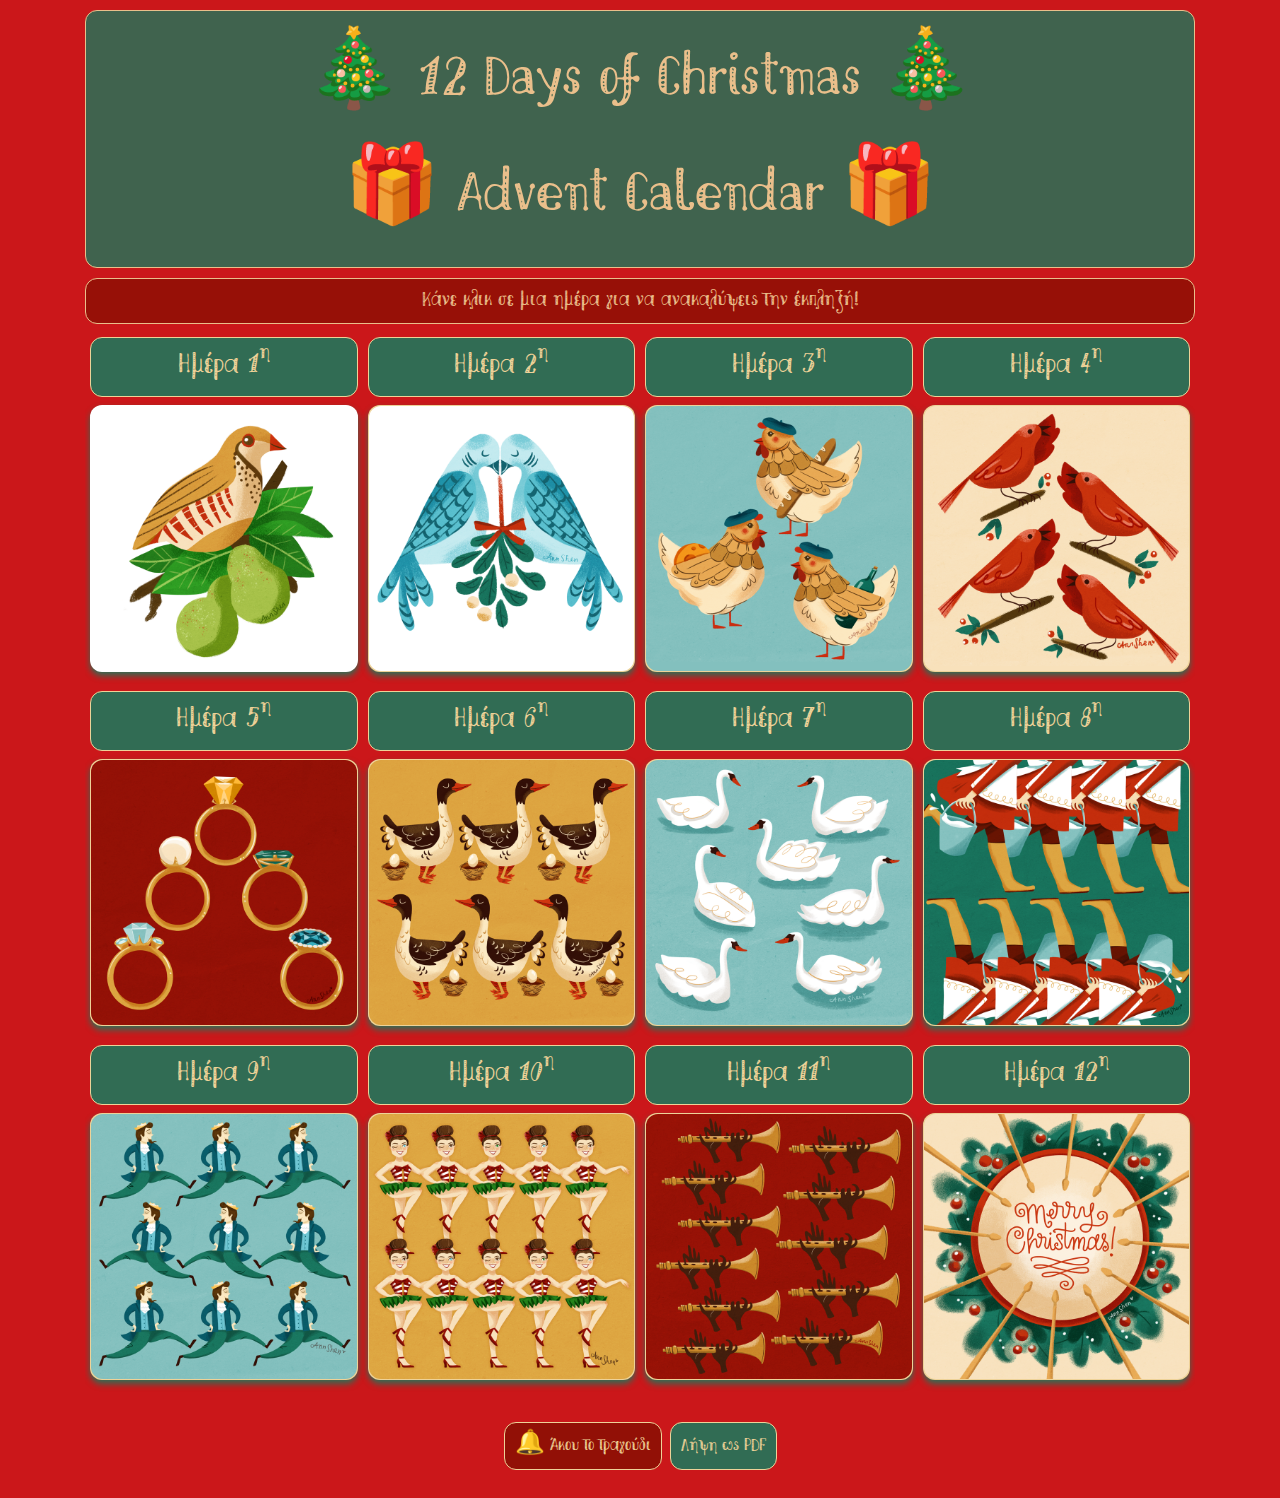
==== index.html @ 554b9c67 "Add files via upload" ====
<!DOCTYPE html>
<html lang="en">
<head>
    <meta charset="UTF-8">
    <meta name="viewport" content="width=device-width, initial-scale=1.0">
    <title>Advent Calendar</title>
    <link href="https://stackpath.bootstrapcdn.com/bootstrap/4.5.2/css/bootstrap.min.css" rel="stylesheet">
    <link rel="icon" href="./images/favicon.png" type="image/x-icon">
    <link href="style.css" rel="stylesheet">
    <link rel="manifest" href="manifest.json">
    <!-- iOS support -->
    <link rel="apple-touch-icon" href="images/favicon.png">
    <meta name="apple-mobile-web-app-capable" content="yes">
    <meta name="apple-mobile-web-app-status-bar-style" content="black-translucent">
    <meta name="apple-mobile-web-app-title" content="Advent Calendar">
    <meta name="theme-color" content="#cb171a">
    <!-- Open Graph / Facebook -->
    <meta property="og:title" content="12 Days of Chistmas Advent Calendar">
    <meta property="og:description" content="Ένα με την Ομάδα- Advent Calendar">
    <meta property="og:image" content="https://raw.githubusercontent.com/enametinomada/thumbnail/refs/heads/main/thumbnail.png">
    <meta property="og:url" content="https://enametinomada.github.io/advent_calendar/">
    <meta property="og:type" content="website">

</head>
<body class="index-body">
    <div class="container">
        <div class="container" id="head">
            <h1 class="text-center my-4">🎄 12 Days of Christmas 🎄</h1>
            <h1 class="text-center my-4">🎁 Advent Calendar 🎁</h1>
        </div>
        <h3 class="text-center">Κάνε κλικ σε μια ημέρα για να ανακαλύψεις την έκπληξή!</h3>
        <div class="table-responsive">
            <table class="table table-bordered advent-calendar-table">
                <tbody>
                    <tr>
                        <td>
                            <div class="cell-content">
                                <p class="day-text">Ημέρα 1<sup>η</sup></p>
                                <button class="day-button" onclick="window.location.href='pages/day1.html'" style="background-color: #ffffff;">   
                                    <img src="images/151214_partridgeinapeartree.png" alt="Day 1" class="img-fluid">
                                </button>
                            </div>
                        </td>
                        <td>
                            <div class="cell-content">
                                <p class="day-text">Ημέρα 2<sup>η</sup></p>
                                <button class="day-button" onclick="window.location.href='pages/day2.html'">
                                    <img src="images/151215_twoturtledoves.png" alt="Day 2" class="img-fluid">
                                </button>
                            </div>
                        </td>
                        <td>
                            <div class="cell-content">
                                <p class="day-text">Ημέρα 3<sup>η</sup></p>
                                <button class="day-button" onclick="window.location.href='pages/day3.html'">
                                    <img src="images/151216_threefrenchhens.png" alt="Day 3" class="img-fluid">
                                </button>
                            </div>
                        </td>
                        <td>
                            <div class="cell-content">
                                <p class="day-text">Ημέρα 4<sup>η</sup></p>
                                <button class="day-button" onclick="window.location.href='pages/day4.html'">
                                    <img src="images/151217_fourcallingbirds.png" alt="Day 4" class="img-fluid">
                                </button>
                            </div>
                        </td>
                    </tr>
                    <tr>
                        <td>
                            <div class="cell-content">
                                <p class="day-text">Ημέρα 5<sup>η</sup></p>
                                <button class="day-button" onclick="window.location.href='pages/day5.html'">
                                    <img src="images/151218_fivegoldenrings.png" alt="Day 5" class="img-fluid">
                                </button>
                            </div>
                        </td>
                        <td>
                            <div class="cell-content">
                                <p class="day-text">Ημέρα 6<sup>η</sup></p>
                                <button class="day-button" onclick="window.location.href='pages/day6.html'">
                                    <img src="images/151219_sixgeeselaying.png" alt="Day 6" class="img-fluid">
                                </button>
                            </div>
                        </td>
                        <td>
                            <div class="cell-content">
                                <p class="day-text">Ημέρα 7<sup>η</sup></p>
                                <button class="day-button" onclick="window.location.href='pages/day7.html'">
                                    <img src="images/151220_sevenswansswimming.png" alt="Day 7" class="img-fluid">
                                </button>
                            </div>
                        </td>
                        <td>
                            <div class="cell-content">
                                <p class="day-text">Ημέρα 8<sup>η</sup></p>
                                <button class="day-button" onclick="window.location.href='pages/day8.html'">
                                    <img src="images/151221_maidsmilking.png" alt="Day 8" class="img-fluid">
                                </button>
                            </div>
                        </td>
                    </tr>
                    <tr>
                        <td>
                            <div class="cell-content">
                                <p class="day-text">Ημέρα 9<sup>η</sup></p>
                                <button class="day-button" onclick="window.location.href='pages/day9.html'">
                                    <img src="images/151221_ninelordsleaping.png" alt="Day 9" class="img-fluid">
                                </button>
                            </div>
                        </td>
                        <td>
                            <div class="cell-content">
                                <p class="day-text">Ημέρα 10<sup>η</sup></p>
                                <button class="day-button" onclick="window.location.href='pages/day10.html'">
                                    <img src="images/151223_tenladiesdancing.png" alt="Day 10" class="img-fluid">
                                </button>
                            </div>
                        </td>
                        <td>
                            <div class="cell-content">
                                <p class="day-text">Ημέρα 11<sup>η</sup></p>
                                <button class="day-button" onclick="window.location.href='pages/day11.html'">
                                    <img src="images/151224_piperspiping.png" alt="Day 11" class="img-fluid">
                                </button>
                            </div>
                        </td>
                        <td>
                            <div class="cell-content">
                                <p class="day-text">Ημέρα 12<sup>η</sup></p>
                                <button class="day-button" onclick="window.location.href='pages/day12.html'">
                                    <img src="images/151225_12drummersdrumming.png" alt="Christmas" class="img-fluid">
                                </button>
                            </div>
                        </td>
                    </tr>
                </tbody>
            </table>
        </div>
        <div class="download-button text-center my-4">
        <button class="btn btn-secondary" id="playPauseButton" onclick="togglePlayPause()">🔔 Άκου το τραγούδι</button>
        <button class="btn btn-primary" id="downloadPDFButton">Λήψη ως PDF</button>
    </div>
    <audio id="backgroundMusic" src="audio/Twelve Days Of Christmas.mp3"></audio>
    </div>
    <script>
    document.addEventListener('DOMContentLoaded', function() {
        var password = "1907!"; // Set your password here

        function checkPassword() {
            if (localStorage.getItem('passwordEntered') === 'true') {
                openPDF();
            } else {
                var userPassword = prompt("🔎 Για να κατεβάσεις το PDF θα χρειαστείς τον κωδικό που έλαβες στο email:");

                if (userPassword === password) {
                    localStorage.setItem('passwordEntered', 'true');
                    openPDF();
                } else {
                    alert("❌ Λάθος κωδικός. Προσπάθησε ξανά.");
                }
            }
        }

        document.getElementById('downloadPDFButton').addEventListener('click', checkPassword);
    });

    function openPDF() {
        window.open('./content/ΈναΜεΤηνΟμάδα.pdf', '_blank');
    }
</script>
    <script>
        document.addEventListener('DOMContentLoaded', (event) => {
            const audio = document.getElementById('backgroundMusic');
            const button = document.getElementById('playPauseButton');
            const isPlaying = localStorage.getItem('isPlaying') === 'true';
            const currentTime = localStorage.getItem('currentTime');

            if (currentTime) {
                audio.currentTime = parseFloat(currentTime);
            }

            if (isPlaying) {
                audio.play();
                button.textContent = 'Pause';
            }

            audio.addEventListener('play', () => {
                localStorage.setItem('isPlaying', 'true');
            });

            audio.addEventListener('pause', () => {
                localStorage.setItem('isPlaying', 'false');
            });

            audio.addEventListener('timeupdate', () => {
                localStorage.setItem('currentTime', audio.currentTime);
            });
        });

        /*function downloadPDF() {
            const link = document.createElement('a');
            link.href = 'content/Ένα με την Ομάδα! A4.pdf';
            link.download = 'Ένα με την Ομάδα! A4.pdf';
            document.body.appendChild(link);
            link.click();
            document.body.removeChild(link);
        }

        function openPDF() {
            window.open('content/Ένα με την Ομάδα! A4.pdf', '_blank');
        }*/

        function togglePlayPause() {
            const audio = document.getElementById('backgroundMusic');
            const button = document.getElementById('playPauseButton');
            if (audio.paused) {
                audio.play();
                button.textContent = '🔕 Παύση';
            } else {
                audio.pause();
                button.textContent = '🔔 Άκου το τραγούδι';
            }
        }
    </script>
    <script src="https://code.jquery.com/jquery-3.5.1.slim.min.js"></script>
    <script src="https://cdn.jsdelivr.net/npm/@popperjs/core@2.5.4/dist/umd/popper.min.js"></script>
    <script src="https://stackpath.bootstrapcdn.com/bootstrap/4.5.2/js/bootstrap.min.js"></script>
</body>
</html>
---- style.css ----
@font-face {
    font-family: 'NikolaidisHand';
    src: url('fonts/NikolaidisHand.otf') format('opentype');
    font-weight: normal;
    font-style: normal;
}

.page-body {
    background-image: url('images/dall-e-1.png'); /* Replace with the path to your image */
    background-size: cover; /* Ensure the image covers the entire background */
    background-position: center; /* Center the background image */
    background-repeat: no-repeat; /* Prevent the background image from repeating */
    background-attachment: fixed; /* Make the background image fixed */
    background-color: #cb171a; /* Replace with your desired color */
    color: #eed298; /* Replace with your desired text color */
    font-family: 'NikolaidisHand', Arial, sans-serif; /* Replace with your desired font */
}

.index-body {
    background-color: #cb171a; /* Replace with your desired color */
    color: #eed298; /* Replace with your desired text color */
    font-family: 'NikolaidisHand', Arial, sans-serif; /* Replace with your desired font */
}

.hidden-content {
    display: none;
}

h1 {
    font-size: 6vw; /* Scale font size based on viewport width */
    margin: 0.5em 0; /* Adjust margin as needed */
}

#head {
    margin-top: 10px;
    margin-bottom: 10px;
    padding: auto;
    background-color: #316c54; /* Replace with your desired background color */
    opacity: 0.9; /* Adjust opacity as needed */
    border-radius: 12px; /* Add rounded corners */
    border: 1px solid #eed298; /* Add border */
    /*padding: 0; /* Add padding */
    text-align: center; /* Center-align text */
}

h3 {
    background-color: #921006; /* Replace with your desired background color */
    opacity: 0.9; /* Adjust opacity as needed */
    border-radius: 12px; /* Add rounded corners */
    border: 1px solid #eed298; /* Add border */
    padding: 5px; /* Add padding */
    text-align: center; /* Center-align text */
}

@media (max-width: 800px) {
    h1 {
        font-size: 8vw; /* Scale font size based on viewport width for smaller screens */
    }
    
    h3 {
        font-size: 4.8vw; /* Scale font size based on viewport width for smaller screens */
    }
}

@media (min-width: 2000px) {
    h1 {
        font-size: 4vw; /* Scale font size based on viewport width for smaller screens */
    }
    
    h3 {
        font-size: 3vw; /* Scale font size based on viewport width for smaller screens */
    }
}
.advent-calendar-table {
    margin: 0 auto !important; /* Center-align the table */
    width: 100%; /* Ensure the table takes up the full width of its container */
    table-layout: fixed; /* Ensure the table scales based on the container width */
}

.table th, .table td {
    padding: 5px;
    text-align: center; /* Center-align the content */
    vertical-align: middle; /* Vertically center the content */
    border: none; /* Remove borders */
    /* word-wrap: break-word; Ensure content wraps within the cell */
}

.advent-calendar-table thead th {
    background-color: #eed298 !important; /* Replace with your desired background color */
    color: #316c54 !important; /* Replace with your desired text color */
    border-color: #316c54 !important; /* Replace with your desired border color */
    font-size: 1.9vw;
    padding: auto;
    width: 14.2857%; /* 100% divided by 7 columns */
    white-space: normal; /* Allow text to wrap */
}

.table-responsive {
    overflow-x: auto; /* Allow horizontal scrolling if needed */
    display: block;
    width: 100%;
    -webkit-overflow-scrolling: touch;
}

.advent-calendar-table td img {
    display: block;
    width: 100%;
    height: auto;
    margin: 0; /* Remove margin from images */
}

.day-text {
    margin-bottom: 8px; /* Reduce margin */
    padding: 0; /* Reduce padding */
    font-size: 3vw; /* Increase font size */
    color: #eed298; /* Change text color */
    background-color: #316c54; /* Change background color */
    border-radius: 12px; /* Add rounded corners */
    border: 1px solid #eed298; /* Add border */
}

/* Fine-tune font size for larger screens */
@media (max-width: 800px) {
    .day-text {
        font-size: 6vw; /* Adjust font size for tablets and larger screens */
    }
}

/* Styling for buttons with the class day-button */
.day-button {
    display: inline-flex;
    align-items: center;
    justify-content: center;
    padding: 0px !important;
    margin: 0px !important;
    border: 1px solid transparent;
    background-color: #eed298;
    border-radius: 12px; /* Rounded corners */
    box-shadow: 0 4px 6px #316c54; /* Subtle shadow */
    transition: all 0.3s ease; /* Smooth transition for hover/click effects */
    cursor: pointer;
    flex-direction: column; /* Stack text and image vertically */
}

/* Styling for images inside buttons with class day-button */
.day-button img {
    width: 100%; /* Set image size */
    height: auto;
    margin-right: 5px; /* Add spacing if there's text */
    border-radius: 12px;
}

/* Hover effects */
.day-button:hover {
    box-shadow: 0 6px 10px #eed298; /* Enhanced shadow */
    border-color: #eed298; /* Change border color */
}

/* Active (clicked) state */
.day-button:active {
    box-shadow: 0 2px 4px #eed298; /* Pressed shadow */
    transform: scale(0.98); /* Slightly reduce size */
}

/* Focus state (when clicked) */
.day-button:focus {
    border-color: #316c54; /* Change this to your desired color */
    outline: none; /* Remove default outline */
}

.btn {
    font-size: 1.5rem; /* Increase font size */
    padding: 15px 30px; /* Increase padding */
    border-radius: 10px; /* Optional: rounded corners */
}

.btn-primary {
    background-color: #316c54; /* Change background color */
    border: none; /* Remove border */
    color: #eed298; /* Change text color */
    padding: 5px 10px; /* Add padding */
    text-align: center; /* Center-align text */
    text-decoration: none; /* Remove underline */
    display: inline-block; /* Display as inline-block */
    font-size: 1.5rem; /* Change font size */
    margin: 4px 2px; /* Add margin */
    cursor: pointer; /* Change cursor to pointer */
    border-radius: 12px; /* Add rounded corners */
    transition: background-color 0.3s ease; /* Add transition for hover effect */
    border: 1px solid #eed298;
}

.btn-primary:hover {
    box-shadow: 0 6px 10px #eed298; /* Enhanced shadow */
    border-color: #eed298; /* Change border color */
    background-color: #316c54;
}

.btn-secondary {
    background-color: #921006; /* Change background color */
    border: none; /* Remove border */
    color: #eed298; /* Change text color */
    padding: 5px 10px; /* Add padding */
    text-align: center; /* Center-align text */
    text-decoration: none; /* Remove underline */
    display: inline-block; /* Display as inline-block */
    font-size: 1.5rem; /* Change font size */
    margin: 4px 2px; /* Add margin */
    cursor: pointer; /* Change cursor to pointer */
    border-radius: 12px; /* Add rounded corners */
    transition: background-color 0.3s ease; /* Add transition for hover effect */
    border: 1px solid #eed298;
}

.btn-secondary:hover {
    box-shadow: 0 6px 10px #eed298; /* Enhanced shadow */
    border-color: #eed298; /* Change border color */
    background-color: #921006;
}

.btn-primary:active,
.btn-primary:active {
    background-color: #921006; /* Maintain original background color when clicked */
}

.btn-secondary:active,
.btn-secondary:active {
    background-color: #316c54; /* Maintain original background color when clicked */
}

#nav-buttons {
    justify-content: center;
    margin-top: 20px;
}

.svg-container {
    text-align: center; /* Center-align the SVG */
    margin-top: 20px; /* Add some space above the SVG */
    margin-bottom: 10px; /* Add some space below the SVG */ 
}

.svg-container img {
    max-width: 100%; /* Ensure the SVG scales responsively */
    height: auto;
    border-radius: 12px; /* Add rounded corners */
    border: 1px solid #eed298;
}

/* Change the color of the indicators */
.custom-indicators li {
    background-color: #ffffff; /* Change to your desired color */
}

.custom-indicators .active {
    background-color: #eed298; /* Change to your desired color */
}
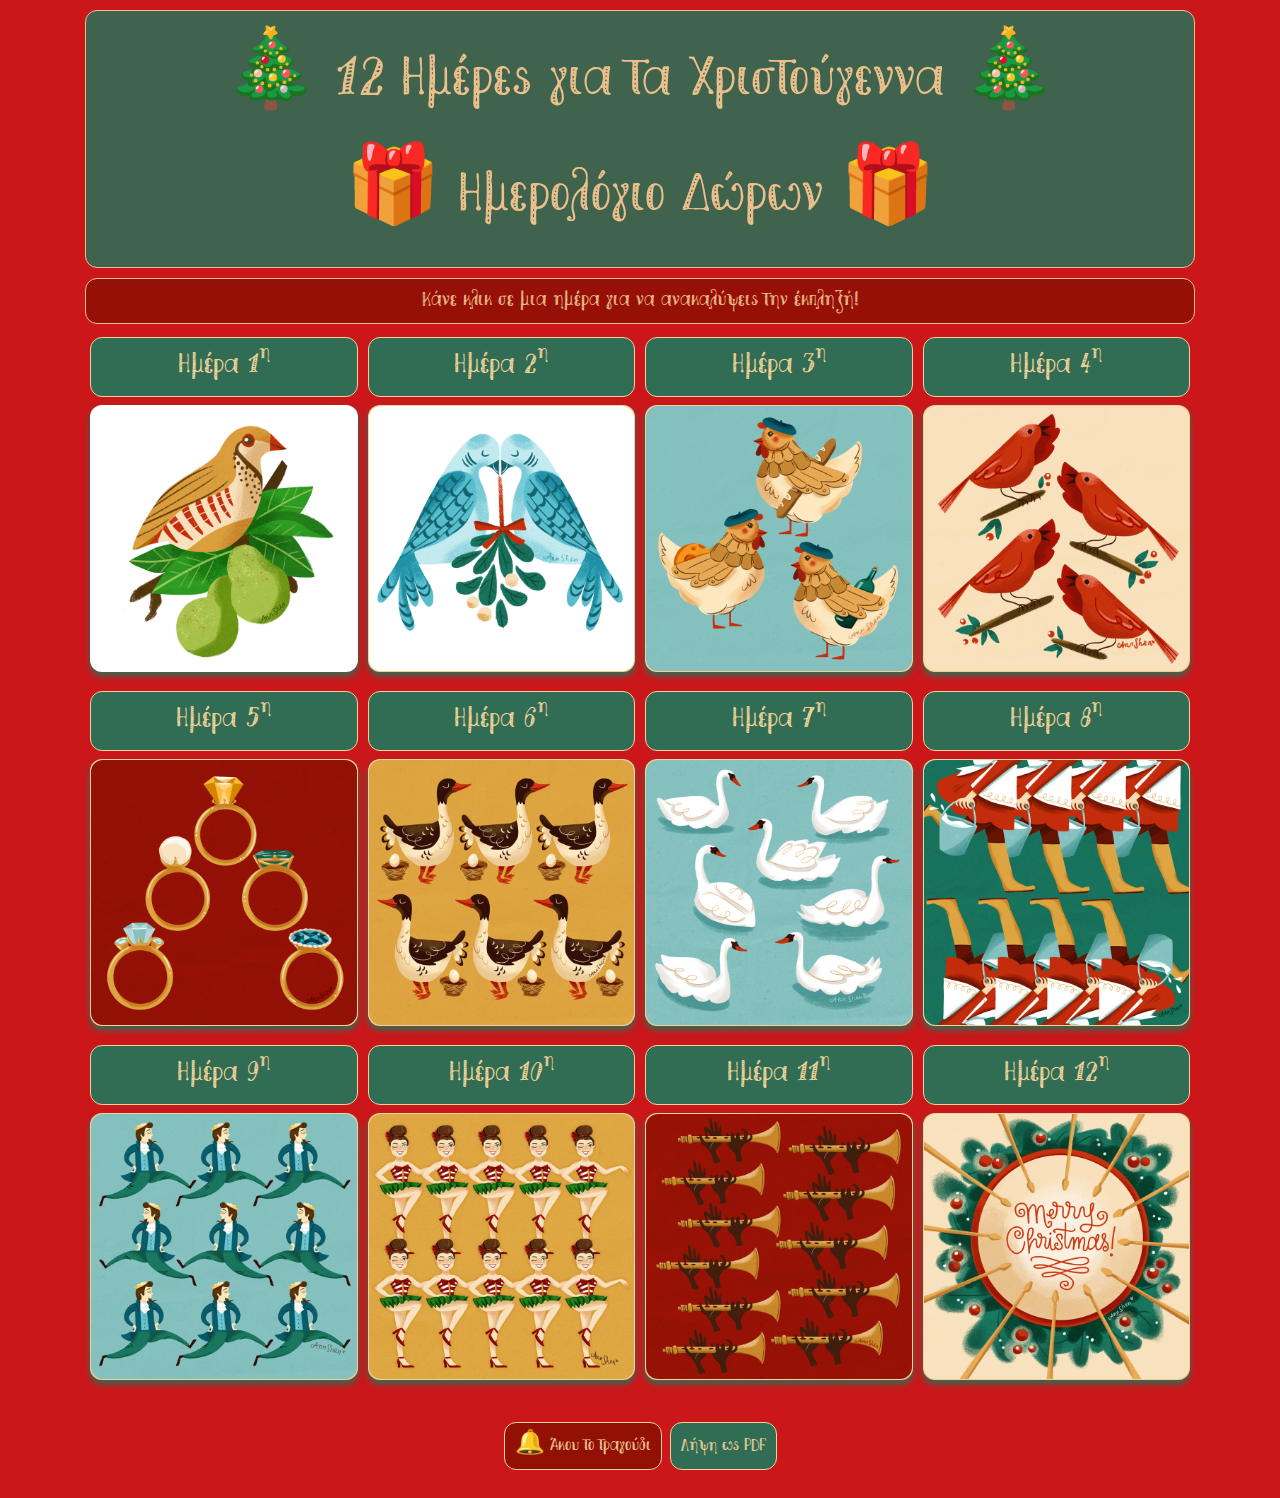
==== commit 42af6b12: "Update index.html" ====
--- a/index.html
+++ b/index.html
@@ -15,8 +15,8 @@
     <meta name="apple-mobile-web-app-title" content="Advent Calendar">
     <meta name="theme-color" content="#cb171a">
     <!-- Open Graph / Facebook -->
-    <meta property="og:title" content="12 Days of Chistmas Advent Calendar">
-    <meta property="og:description" content="Ένα με την Ομάδα- Advent Calendar">
+    <meta property="og:title" content="12 Ημέρες για τα Χριστούγεννα- Ημερολόγιο">
+    <meta property="og:description" content="Ένα με την Ομάδα">
     <meta property="og:image" content="https://raw.githubusercontent.com/enametinomada/thumbnail/refs/heads/main/thumbnail.png">
     <meta property="og:url" content="https://enametinomada.github.io/advent_calendar/">
     <meta property="og:type" content="website">
@@ -25,8 +25,8 @@
 <body class="index-body">
     <div class="container">
         <div class="container" id="head">
-            <h1 class="text-center my-4">🎄 12 Days of Christmas 🎄</h1>
-            <h1 class="text-center my-4">🎁 Advent Calendar 🎁</h1>
+            <h1 class="text-center my-4">🎄 12 Ημέρες για τα Χριστούγεννα 🎄</h1>
+            <h1 class="text-center my-4">🎁 Ημερολόγιο Δώρων 🎁</h1>
         </div>
         <h3 class="text-center">Κάνε κλικ σε μια ημέρα για να ανακαλύψεις την έκπληξή!</h3>
         <div class="table-responsive">
@@ -227,4 +227,4 @@
     <script src="https://cdn.jsdelivr.net/npm/@popperjs/core@2.5.4/dist/umd/popper.min.js"></script>
     <script src="https://stackpath.bootstrapcdn.com/bootstrap/4.5.2/js/bootstrap.min.js"></script>
 </body>
-</html>+</html>
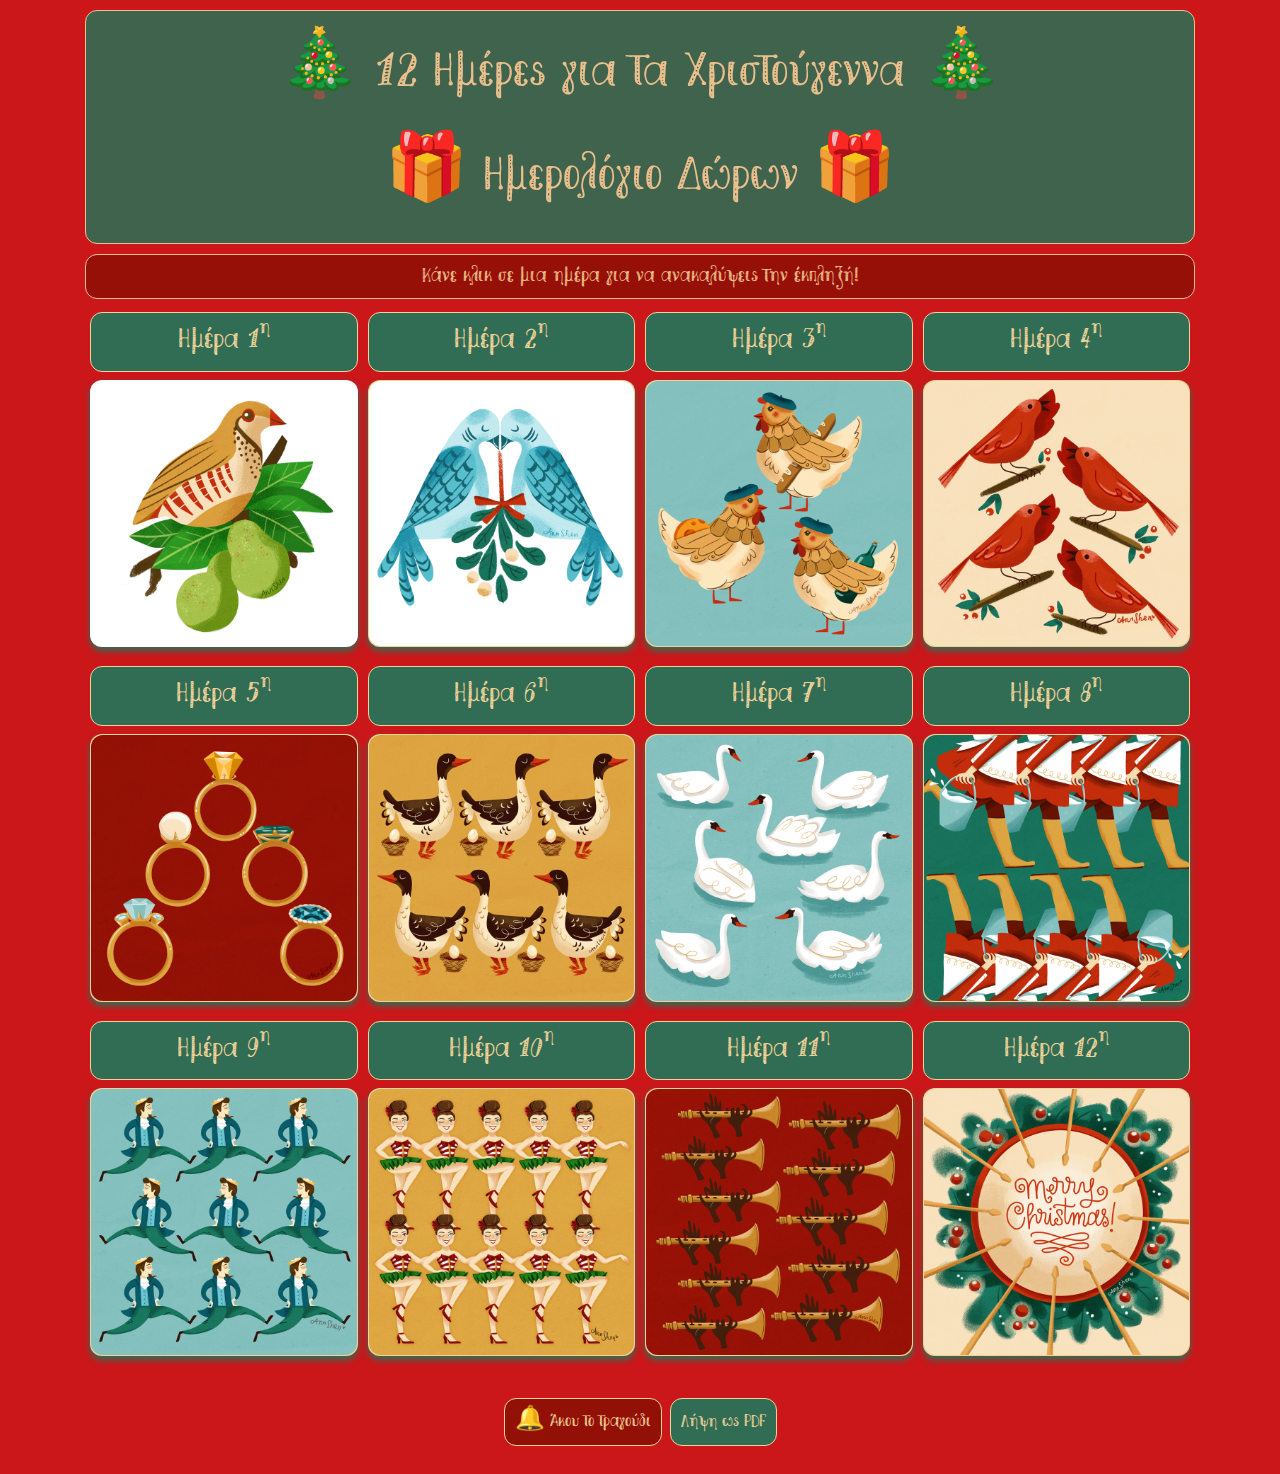
==== commit 00daa60b: "added google analytics" ====
--- a/index.html
+++ b/index.html
@@ -21,6 +21,18 @@
     <meta property="og:url" content="https://enametinomada.github.io/advent_calendar/">
     <meta property="og:type" content="website">
 
+    
+    <!-- Google tag (gtag.js) -->
+    <script async src="https://www.googletagmanager.com/gtag/js?id=G-0KZ3EKRDDS"></script>
+    <script>
+      window.dataLayer = window.dataLayer || [];
+      function gtag(){dataLayer.push(arguments);}
+      gtag('js', new Date());
+
+      gtag('config', 'G-0KZ3EKRDDS');
+    </script>
+
+
 </head>
 <body class="index-body">
     <div class="container">
--- a/style.css
+++ b/style.css
@@ -27,7 +27,7 @@
 }
 
 h1 {
-    font-size: 6vw; /* Scale font size based on viewport width */
+    font-size: 5.2vw; /* Scale font size based on viewport width */
     margin: 0.5em 0; /* Adjust margin as needed */
 }
 
@@ -54,7 +54,7 @@
 
 @media (max-width: 800px) {
     h1 {
-        font-size: 8vw; /* Scale font size based on viewport width for smaller screens */
+        font-size: 7.5vw; /* Scale font size based on viewport width for smaller screens */
     }
     
     h3 {
@@ -64,7 +64,7 @@
 
 @media (min-width: 2000px) {
     h1 {
-        font-size: 4vw; /* Scale font size based on viewport width for smaller screens */
+        font-size: 3.8vw; /* Scale font size based on viewport width for smaller screens */
     }
     
     h3 {
@@ -253,4 +253,4 @@
 
 .custom-indicators .active {
     background-color: #eed298; /* Change to your desired color */
-}+}
